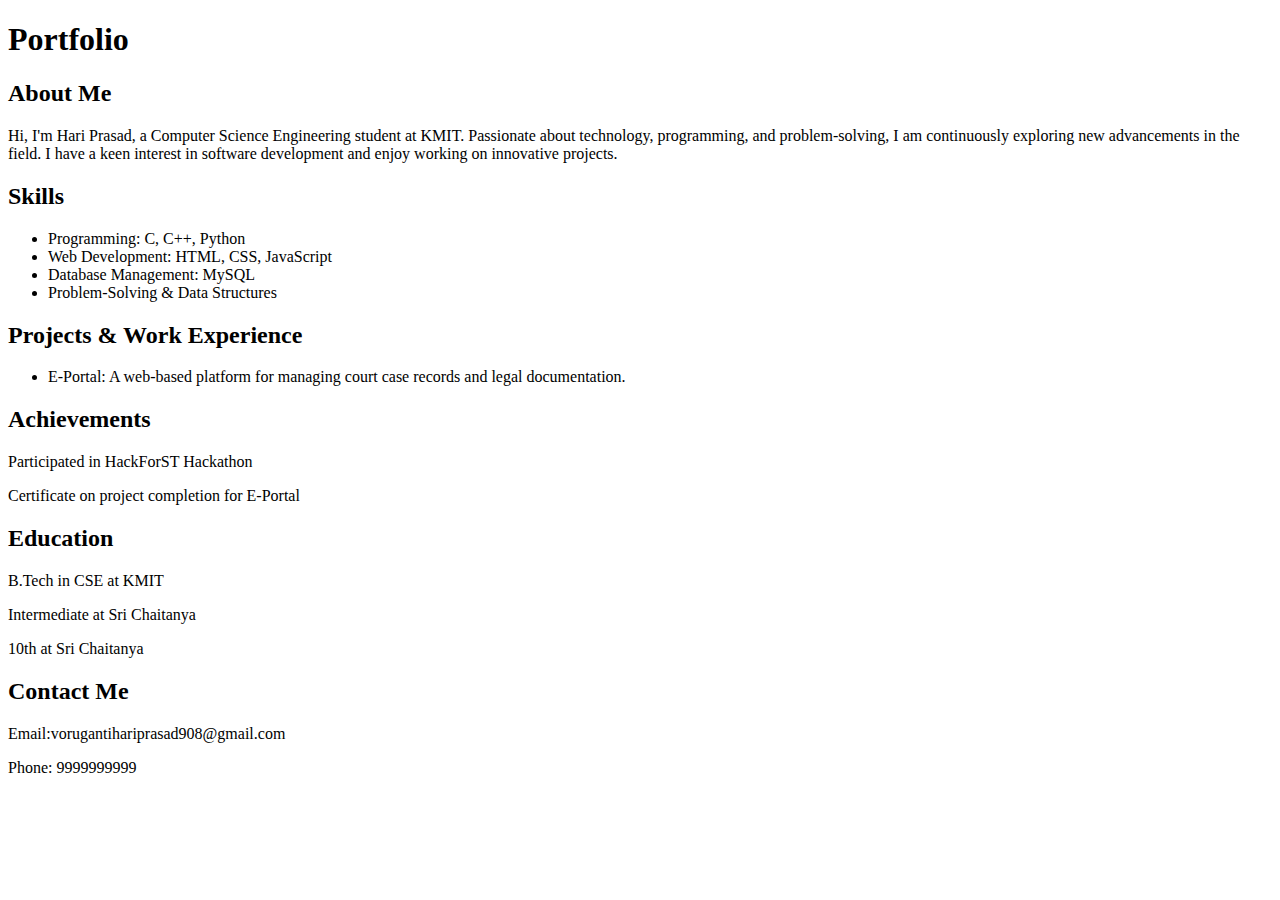
==== index.html @ 0ef4ef59 "first commit" ====
<!DOCTYPE html>
<html lang="en">
<head>
    <meta charset="UTF-8">
    <meta name="viewport" content="width=device-width, initial-scale=1.0">
    <title>Portfolio</title>
</head>
<body>
    <header>
        <h1>Portfolio</h1>
    </header>
    
    <div>
        <section>
            <h2>About Me</h2>
            <p>Hi, I'm Hari Prasad, a Computer Science Engineering student at KMIT. Passionate about technology, programming, and problem-solving, I am continuously exploring new advancements in the field. I have a keen interest in software development and enjoy working on innovative projects.</p>
        </section>
        
        <section>
            <h2>Skills</h2>
            <ul>
                <li>Programming: C, C++, Python</li>
                <li>Web Development: HTML, CSS, JavaScript</li>
                <li>Database Management: MySQL</li>
                <li>Problem-Solving & Data Structures</li>
            </ul>
        </section>
        
        <section>
            <h2>Projects & Work Experience</h2>
            <ul>
                <li>E-Portal: A web-based platform for managing court case records and legal documentation.</li>
            </ul>
        </section>
        
        <section>
            <h2>Achievements</h2>
            <p>Participated in HackForST Hackathon</p>
            <p>Certificate on project completion for E-Portal</p>
        </section>
        
        <section>
            <h2>Education</h2>
            <p>B.Tech in CSE at KMIT</p>
            <p>Intermediate at Sri Chaitanya</p>
            <p>10th at Sri Chaitanya</p>
        </section>
        
        <section>
            <h2>Contact Me</h2>
            <p>Email:vorugantihariprasad908@gmail.com </p>
            <p>Phone: 9999999999</p>
        </section>
    </div>
</body>
</html>
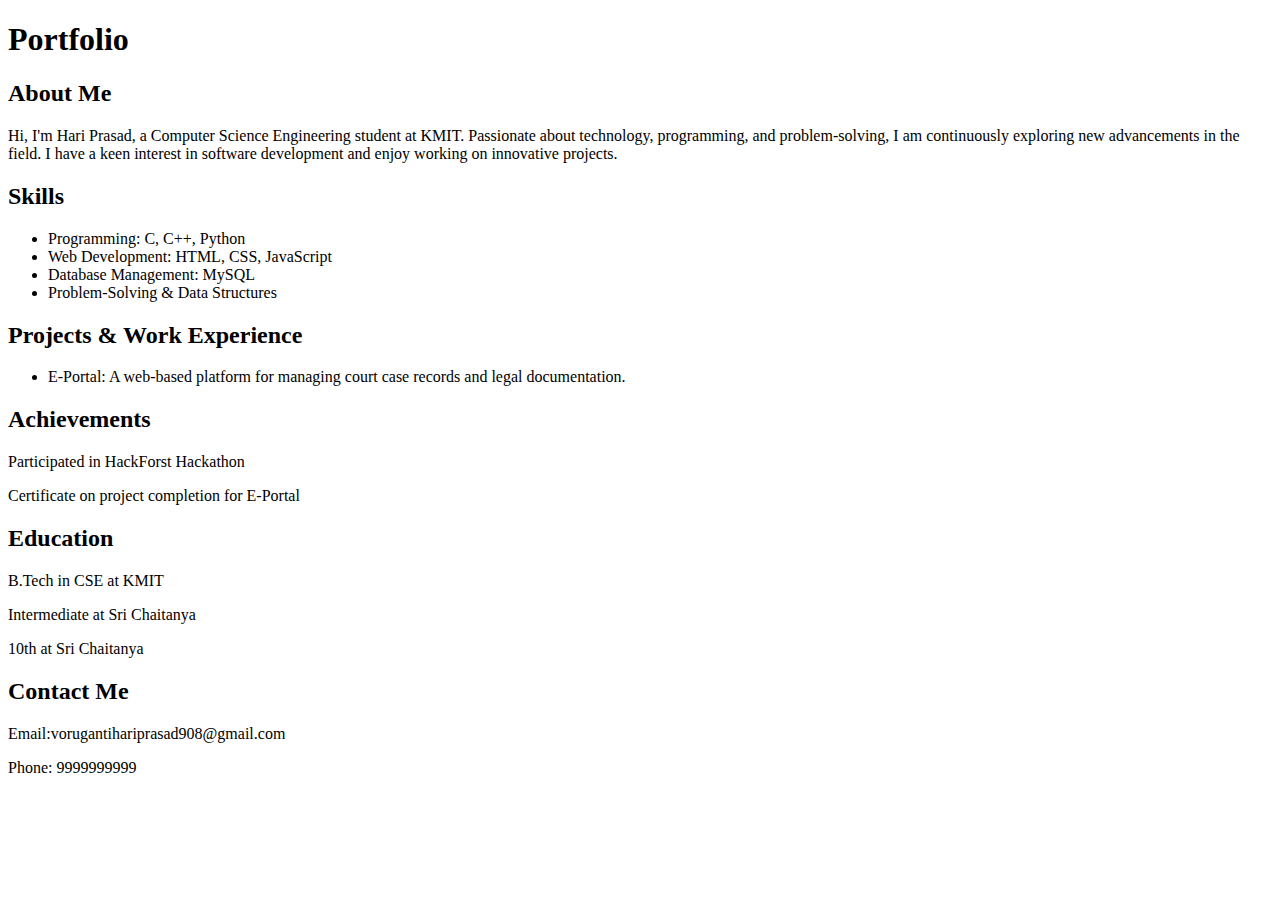
==== commit 111ad406: ".." ====
--- a/index.html
+++ b/index.html
@@ -35,7 +35,7 @@
         
         <section>
             <h2>Achievements</h2>
-            <p>Participated in HackForST Hackathon</p>
+            <p>Participated in HackForst Hackathon</p>
             <p>Certificate on project completion for E-Portal</p>
         </section>
         
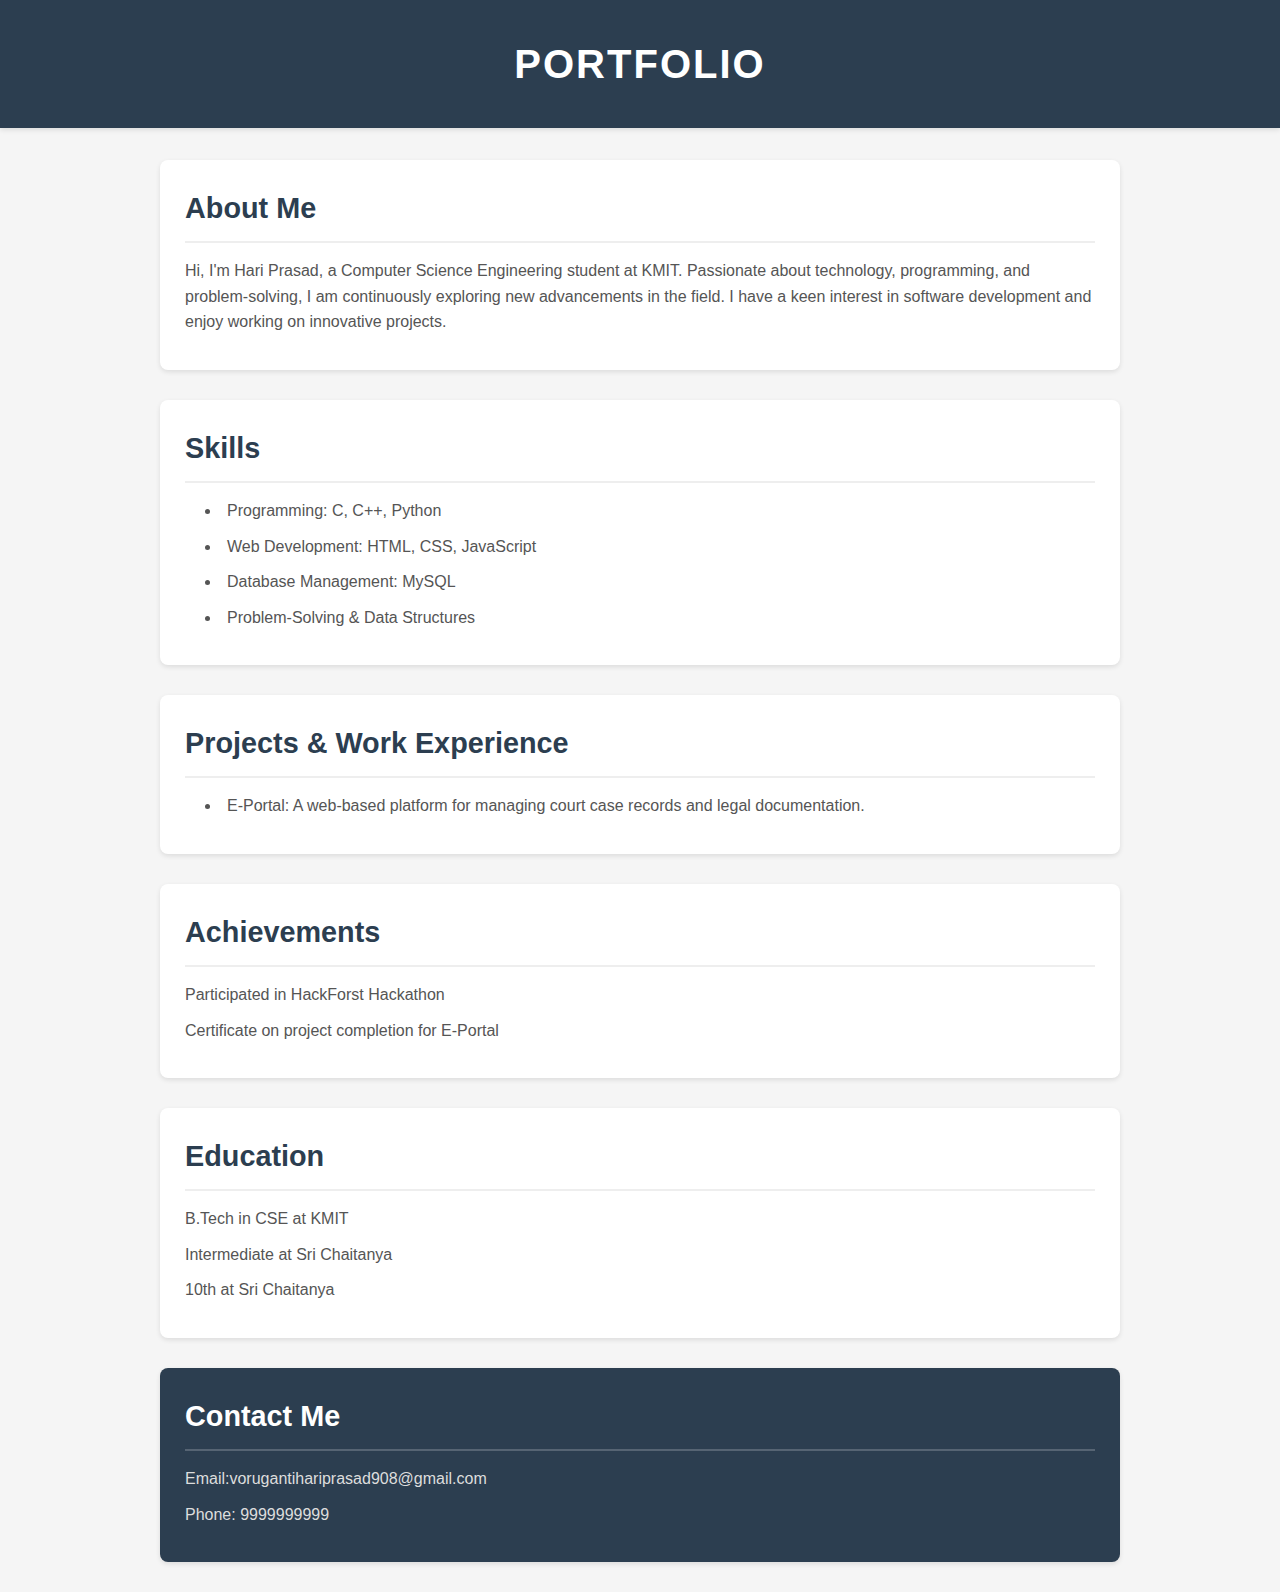
==== commit 59427dce: ".." ====
--- a/index.html
+++ b/index.html
@@ -4,6 +4,7 @@
     <meta charset="UTF-8">
     <meta name="viewport" content="width=device-width, initial-scale=1.0">
     <title>Portfolio</title>
+    <link rel="stylesheet" href="index.css">
 </head>
 <body>
     <header>
--- a/index.css
+++ b/index.css
@@ -0,0 +1,92 @@
+/* Reset default styles */
+* {
+    margin: 0;
+    padding: 0;
+    box-sizing: border-box;
+    font-family: 'Arial', sans-serif;
+}
+
+body {
+    line-height: 1.6;
+    background-color: #f5f5f5;
+    color: #333;
+}
+
+/* Header styling */
+header {
+    background-color: #2c3e50;
+    color: white;
+    text-align: center;
+    padding: 2rem 0;
+    margin-bottom: 2rem;
+    box-shadow: 0 2px 5px rgba(0,0,0,0.1);
+}
+
+header h1 {
+    font-size: 2.5rem;
+    text-transform: uppercase;
+    letter-spacing: 2px;
+}
+
+/* Main content container */
+div {
+    max-width: 1000px;
+    margin: 0 auto;
+    padding: 0 20px;
+}
+
+/* Section styling */
+section {
+    background-color: white;
+    padding: 25px;
+    margin-bottom: 30px;
+    border-radius: 8px;
+    box-shadow: 0 2px 5px rgba(0,0,0,0.1);
+}
+
+section h2 {
+    color: #2c3e50;
+    margin-bottom: 15px;
+    padding-bottom: 10px;
+    border-bottom: 2px solid #eee;
+    font-size: 1.8rem;
+}
+
+/* Paragraph styling */
+p {
+    margin-bottom: 10px;
+    color: #555;
+}
+
+/* List styling */
+ul {
+    list-style-position: inside;
+    padding-left: 20px;
+}
+
+li {
+    margin-bottom: 10px;
+    color: #555;
+}
+
+/* Contact section styling */
+section:last-child {
+    background-color: #2c3e50;
+    color: white;
+}
+
+section:last-child h2 {
+    color: white;
+    border-bottom-color: rgba(255,255,255,0.2);
+}
+
+section:last-child p {
+    color: #ddd;
+}
+
+/* Hover effects */
+section:hover {
+    transform: translateY(-2px);
+    transition: transform 0.3s ease;
+}
+
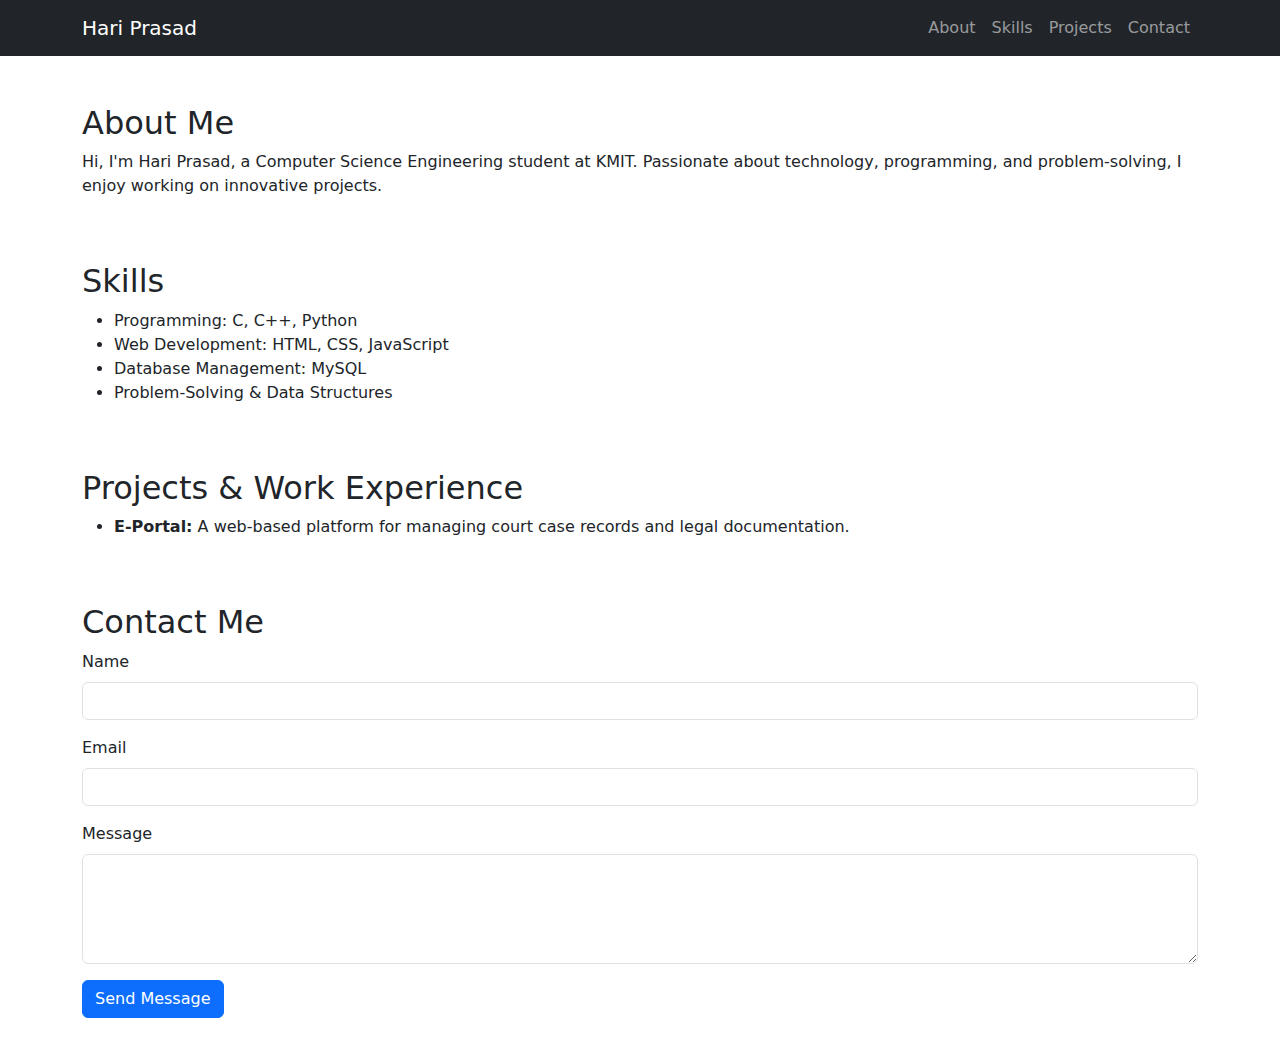
==== commit 6813ba6e: ".." ====
--- a/index.html
+++ b/index.html
@@ -3,21 +3,37 @@
 <head>
     <meta charset="UTF-8">
     <meta name="viewport" content="width=device-width, initial-scale=1.0">
-    <title>Portfolio</title>
-    <link rel="stylesheet" href="index.css">
+    <title>Portfolio - Hari Prasad</title>
+    <link href="https://cdn.jsdelivr.net/npm/bootstrap@5.3.0/dist/css/bootstrap.min.css" rel="stylesheet">
 </head>
 <body>
-    <header>
-        <h1>Portfolio</h1>
-    </header>
+    <!-- Navbar -->
+    <nav class="navbar navbar-expand-lg navbar-dark bg-dark">
+        <div class="container">
+            <a class="navbar-brand" href="#">Hari Prasad</a>
+            <button class="navbar-toggler" type="button" data-bs-toggle="collapse" data-bs-target="#navbarNav">
+                <span class="navbar-toggler-icon"></span>
+            </button>
+            <div class="collapse navbar-collapse" id="navbarNav">
+                <ul class="navbar-nav ms-auto">
+                    <li class="nav-item"><a class="nav-link" href="#about">About</a></li>
+                    <li class="nav-item"><a class="nav-link" href="#skills">Skills</a></li>
+                    <li class="nav-item"><a class="nav-link" href="#projects">Projects</a></li>
+                    <li class="nav-item"><a class="nav-link" href="#contact">Contact</a></li>
+                </ul>
+            </div>
+        </div>
+    </nav>
     
-    <div>
-        <section>
+    <div class="container mt-4">
+        <!-- About Section -->
+        <section id="about" class="py-4">
             <h2>About Me</h2>
-            <p>Hi, I'm Hari Prasad, a Computer Science Engineering student at KMIT. Passionate about technology, programming, and problem-solving, I am continuously exploring new advancements in the field. I have a keen interest in software development and enjoy working on innovative projects.</p>
+            <p>Hi, I'm Hari Prasad, a Computer Science Engineering student at KMIT. Passionate about technology, programming, and problem-solving, I enjoy working on innovative projects.</p>
         </section>
-        
-        <section>
+
+        <!-- Skills Section -->
+        <section id="skills" class="py-4">
             <h2>Skills</h2>
             <ul>
                 <li>Programming: C, C++, Python</li>
@@ -26,32 +42,36 @@
                 <li>Problem-Solving & Data Structures</li>
             </ul>
         </section>
-        
-        <section>
+
+        <!-- Projects Section -->
+        <section id="projects" class="py-4">
             <h2>Projects & Work Experience</h2>
             <ul>
-                <li>E-Portal: A web-based platform for managing court case records and legal documentation.</li>
+                <li><strong>E-Portal:</strong> A web-based platform for managing court case records and legal documentation.</li>
             </ul>
         </section>
-        
-        <section>
-            <h2>Achievements</h2>
-            <p>Participated in HackForst Hackathon</p>
-            <p>Certificate on project completion for E-Portal</p>
-        </section>
-        
-        <section>
-            <h2>Education</h2>
-            <p>B.Tech in CSE at KMIT</p>
-            <p>Intermediate at Sri Chaitanya</p>
-            <p>10th at Sri Chaitanya</p>
-        </section>
-        
-        <section>
+
+        <!-- Contact Section -->
+        <section id="contact" class="py-4">
             <h2>Contact Me</h2>
-            <p>Email:vorugantihariprasad908@gmail.com </p>
-            <p>Phone: 9999999999</p>
+            <form>
+                <div class="mb-3">
+                    <label for="name" class="form-label">Name</label>
+                    <input type="text" class="form-control" id="name" required>
+                </div>
+                <div class="mb-3">
+                    <label for="email" class="form-label">Email</label>
+                    <input type="email" class="form-control" id="email" required>
+                </div>
+                <div class="mb-3">
+                    <label for="message" class="form-label">Message</label>
+                    <textarea class="form-control" id="message" rows="4" required></textarea>
+                </div>
+                <button type="submit" class="btn btn-primary">Send Message</button>
+            </form>
         </section>
     </div>
+
+    <script src="https://cdn.jsdelivr.net/npm/bootstrap@5.3.0/dist/js/bootstrap.bundle.min.js"></script>
 </body>
 </html>
